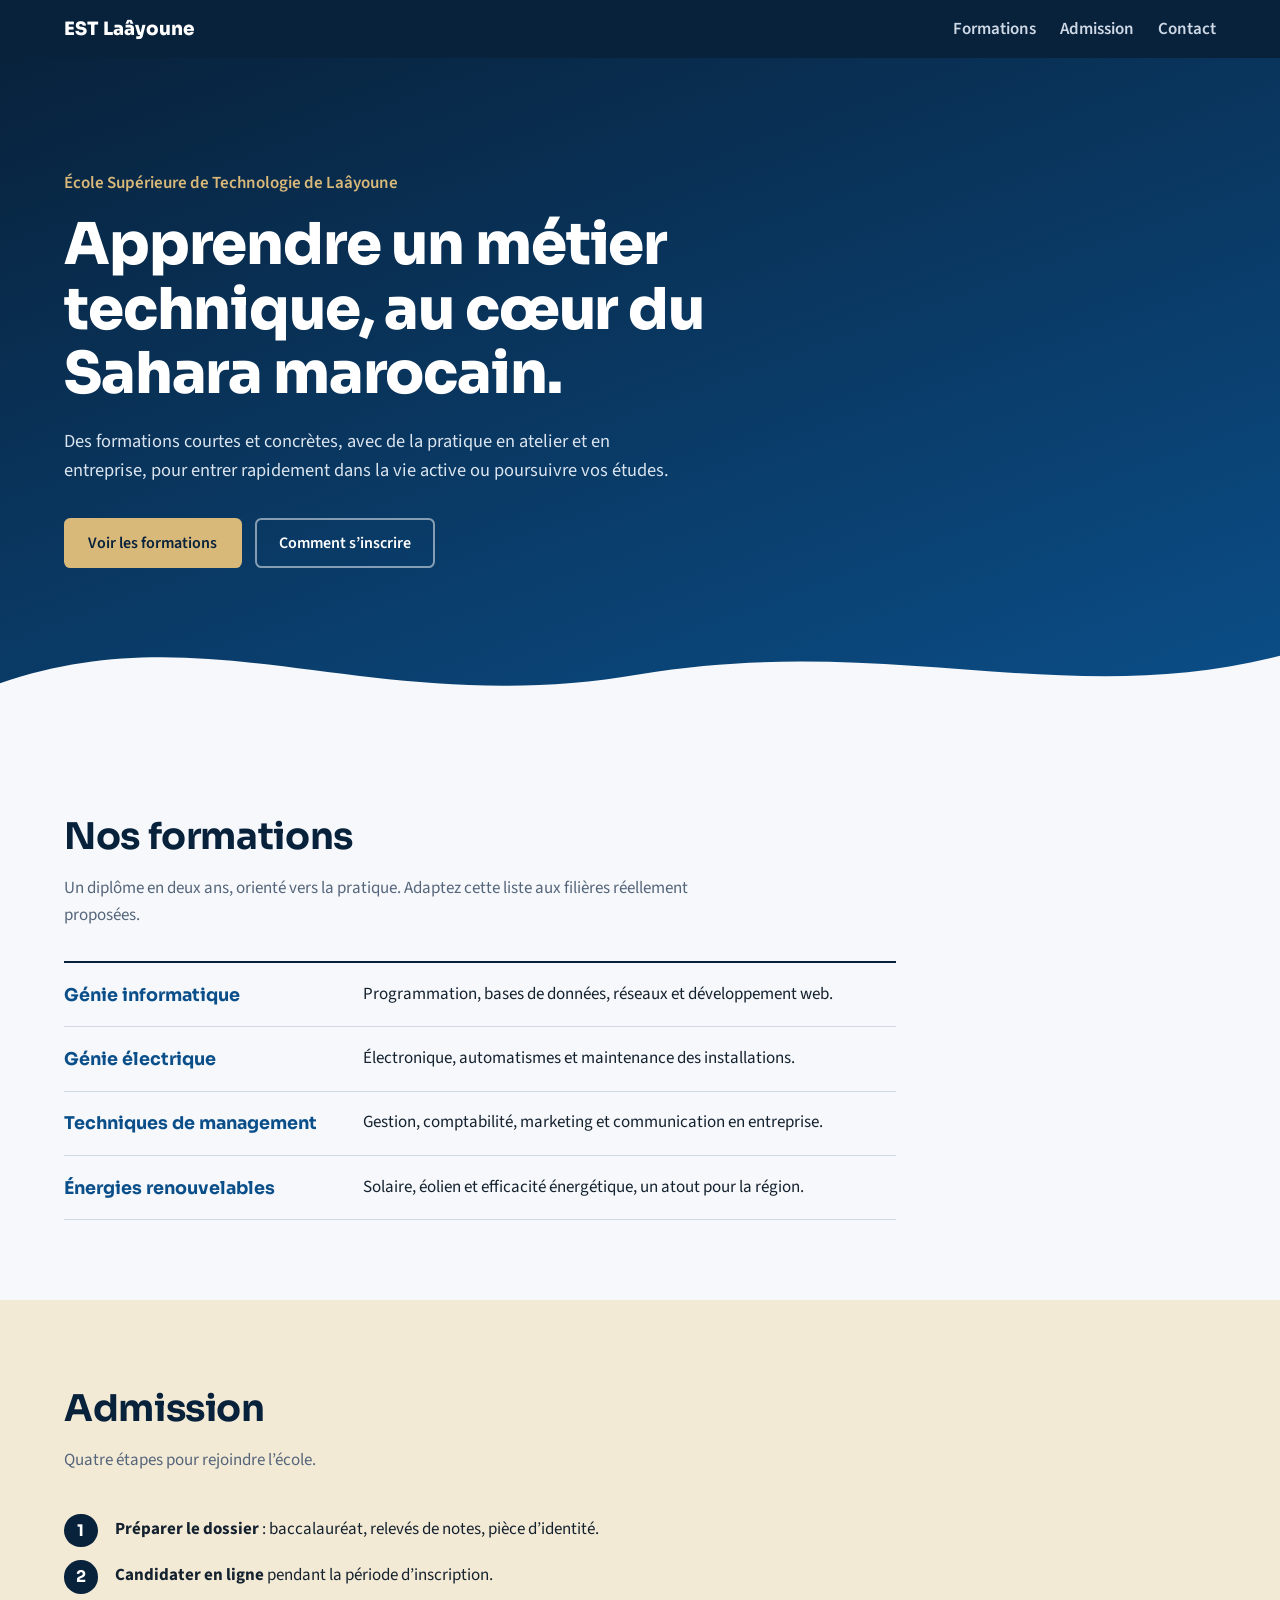
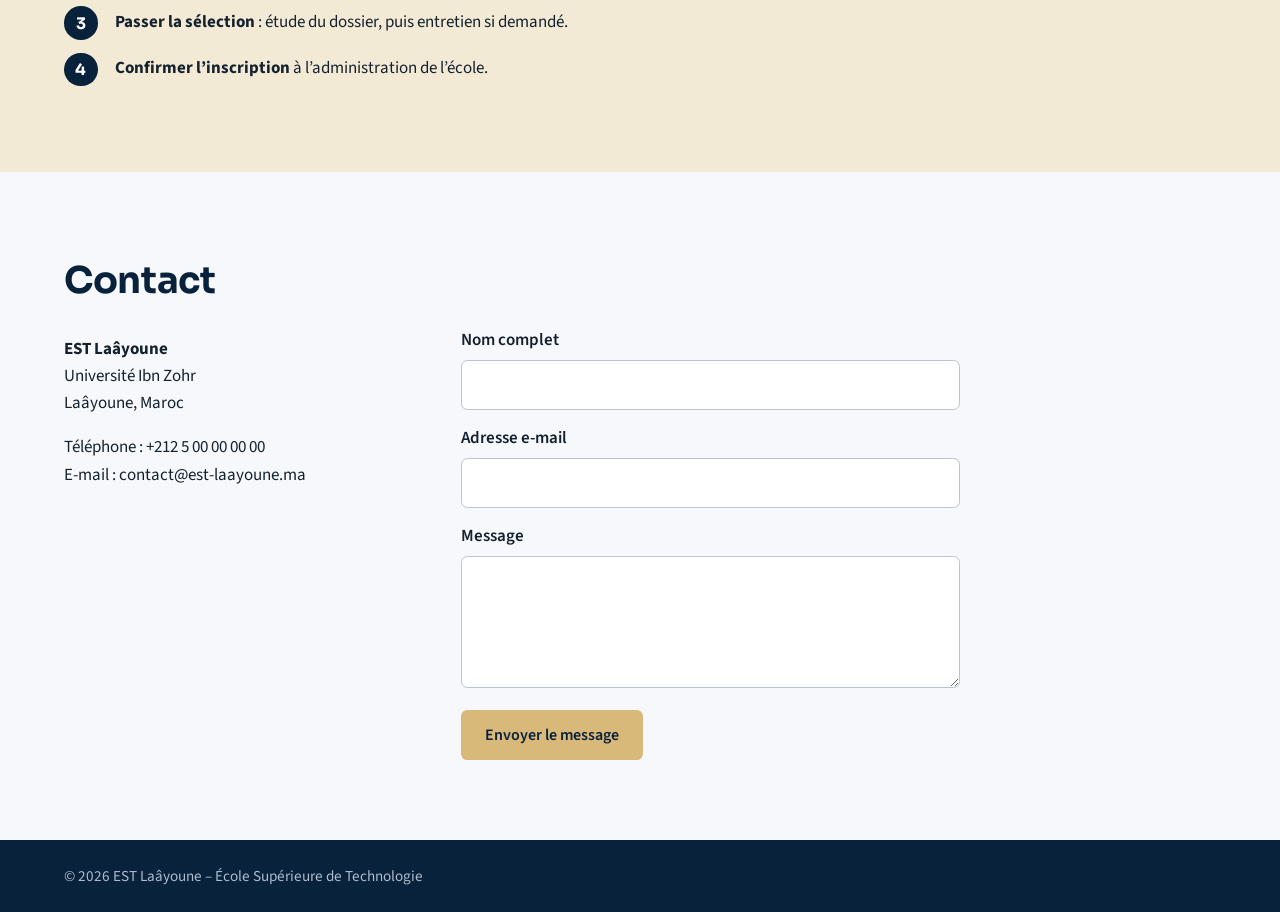
==== index.html @ e20a5319 "Création de la première version" ====
<!DOCTYPE html>
<html lang="fr">
<head>
  <meta charset="UTF-8">
  <meta name="viewport" content="width=device-width, initial-scale=1">
  <title>EST Laâyoune – École Supérieure de Technologie</title>
  <meta name="description" content="École Supérieure de Technologie de Laâyoune : formations technologiques, admission et contact.">
  <link rel="preconnect" href="https://fonts.googleapis.com">
  <link rel="preconnect" href="https://fonts.gstatic.com" crossorigin>
  <link href="https://fonts.googleapis.com/css2?family=Sora:wght@500;700;800&family=Source+Sans+3:wght@400;600&display=swap" rel="stylesheet">
  <link rel="stylesheet" href="styles.css">
</head>
<body>

  <header class="site-header">
    <a class="brand" href="#accueil">EST Laâyoune</a>
    <nav aria-label="Navigation principale">
      <a href="#formations">Formations</a>
      <a href="#admission">Admission</a>
      <a href="#contact">Contact</a>
    </nav>
  </header>

  <main>
    <section class="hero" id="accueil">
      <div class="hero-inner">
        <p class="hero-tag">École Supérieure de Technologie de Laâyoune</p>
        <h1>Apprendre un métier technique, au cœur du Sahara marocain.</h1>
        <p class="hero-text">Des formations courtes et concrètes, avec de la pratique en atelier et en entreprise, pour entrer rapidement dans la vie active ou poursuivre vos études.</p>
        <div class="hero-actions">
          <a class="btn btn-primary" href="#formations">Voir les formations</a>
          <a class="btn btn-ghost" href="#admission">Comment s’inscrire</a>
        </div>
      </div>
      <svg class="dune" viewBox="0 0 1440 140" preserveAspectRatio="none" aria-hidden="true">
        <path d="M0,90 C240,10 420,130 720,80 C1000,35 1200,120 1440,60 L1440,140 L0,140 Z"/>
      </svg>
    </section>

    <section class="section" id="formations">
      <h2>Nos formations</h2>
      <p class="lead">Un diplôme en deux ans, orienté vers la pratique. Adaptez cette liste aux filières réellement proposées.</p>
      <ul class="filieres">
        <li>
          <h3>Génie informatique</h3>
          <p>Programmation, bases de données, réseaux et développement web.</p>
        </li>
        <li>
          <h3>Génie électrique</h3>
          <p>Électronique, automatismes et maintenance des installations.</p>
        </li>
        <li>
          <h3>Techniques de management</h3>
          <p>Gestion, comptabilité, marketing et communication en entreprise.</p>
        </li>
        <li>
          <h3>Énergies renouvelables</h3>
          <p>Solaire, éolien et efficacité énergétique, un atout pour la région.</p>
        </li>
      </ul>
    </section>

    <section class="section section-alt" id="admission">
      <h2>Admission</h2>
      <p class="lead">Quatre étapes pour rejoindre l’école.</p>
      <ol class="steps">
        <li><strong>Préparer le dossier</strong> : baccalauréat, relevés de notes, pièce d’identité.</li>
        <li><strong>Candidater en ligne</strong> pendant la période d’inscription.</li>
        <li><strong>Passer la sélection</strong> : étude du dossier, puis entretien si demandé.</li>
        <li><strong>Confirmer l’inscription</strong> à l’administration de l’école.</li>
      </ol>
    </section>

    <section class="section" id="contact">
      <h2>Contact</h2>
      <div class="contact-grid">
        <address>
          <p><strong>EST Laâyoune</strong><br>Université Ibn Zohr<br>Laâyoune, Maroc</p>
          <p>Téléphone : +212 5 00 00 00 00<br>E-mail : contact@est-laayoune.ma</p>
        </address>
        <form class="contact-form" action="#" method="post">
          <label for="nom">Nom complet</label>
          <input id="nom" name="nom" type="text" required>
          <label for="email">Adresse e-mail</label>
          <input id="email" name="email" type="email" required>
          <label for="message">Message</label>
          <textarea id="message" name="message" rows="4" required></textarea>
          <button class="btn btn-primary" type="submit">Envoyer le message</button>
        </form>
      </div>
    </section>
  </main>

  <footer class="site-footer">
    <p>© 2026 EST Laâyoune – École Supérieure de Technologie</p>
  </footer>

</body>
</html>
---- styles.css ----
:root {
  --ocean-deep: #08223c;
  --ocean: #0b4f8a;
  --sand: #d9b97a;
  --sand-pale: #f3ead6;
  --ink: #14212e;
  --muted: #55657a;
  --bg: #f6f8fb;
  --white: #ffffff;
  --font-title: "Sora", "Segoe UI", sans-serif;
  --font-body: "Source Sans 3", "Segoe UI", Arial, sans-serif;
}

*, *::before, *::after { box-sizing: border-box; }

html { scroll-behavior: smooth; scroll-padding-top: 4.5rem; }

body {
  margin: 0;
  font-family: var(--font-body);
  font-size: 1.0625rem;
  line-height: 1.6;
  color: var(--ink);
  background: var(--bg);
}

a { color: var(--ocean); }

:focus-visible { outline: 3px solid var(--sand); outline-offset: 3px; }

/* En-tête */
.site-header {
  position: sticky;
  top: 0;
  z-index: 10;
  display: flex;
  flex-wrap: wrap;
  align-items: center;
  justify-content: space-between;
  gap: 0.5rem 1.5rem;
  padding: 0.9rem clamp(1rem, 5vw, 4rem);
  background: var(--ocean-deep);
}

.brand {
  font-family: var(--font-title);
  font-weight: 800;
  font-size: 1.15rem;
  color: var(--white);
  text-decoration: none;
}

.site-header nav { display: flex; gap: 1.5rem; }

.site-header nav a {
  color: #cfd9e6;
  text-decoration: none;
  font-weight: 600;
}

.site-header nav a:hover { color: var(--sand); }

/* Hero */
.hero {
  position: relative;
  background: linear-gradient(160deg, var(--ocean-deep) 0%, var(--ocean) 100%);
  color: var(--white);
  padding: clamp(3.5rem, 10vw, 7rem) clamp(1rem, 5vw, 4rem) clamp(7rem, 14vw, 10rem);
}

.hero-inner { max-width: 46rem; }

.hero-tag {
  margin: 0 0 1rem;
  color: var(--sand);
  font-weight: 600;
}

.hero h1 {
  margin: 0 0 1.25rem;
  font-family: var(--font-title);
  font-weight: 800;
  font-size: clamp(2rem, 5.5vw, 3.6rem);
  line-height: 1.12;
  letter-spacing: -0.02em;
}

.hero-text {
  max-width: 38rem;
  margin: 0 0 2rem;
  color: #dbe5f0;
  font-size: 1.15rem;
}

.hero-actions { display: flex; flex-wrap: wrap; gap: 0.8rem; }

.dune {
  position: absolute;
  left: 0;
  bottom: -1px;
  width: 100%;
  height: clamp(70px, 10vw, 140px);
  fill: var(--bg);
}

/* Boutons */
.btn {
  display: inline-block;
  padding: 0.75rem 1.4rem;
  border: 2px solid transparent;
  border-radius: 0.4rem;
  font: 600 1rem var(--font-body);
  text-decoration: none;
  cursor: pointer;
  transition: background-color 0.2s, color 0.2s;
}

.btn-primary { background: var(--sand); color: var(--ocean-deep); }
.btn-primary:hover { background: #e6cc96; }

.btn-ghost { border-color: rgba(255, 255, 255, 0.5); color: var(--white); }
.btn-ghost:hover { background: rgba(255, 255, 255, 0.12); }

/* Sections */
.section {
  padding: clamp(3rem, 7vw, 5rem) clamp(1rem, 5vw, 4rem);
}

.section-alt { background: var(--sand-pale); }

.section h2 {
  margin: 0 0 0.5rem;
  font-family: var(--font-title);
  font-size: clamp(1.6rem, 3.5vw, 2.3rem);
  color: var(--ocean-deep);
  letter-spacing: -0.01em;
}

.lead { max-width: 40rem; margin: 0 0 2rem; color: var(--muted); }

/* Formations : liste en lignes, pas de cartes */
.filieres {
  list-style: none;
  max-width: 52rem;
  margin: 0;
  padding: 0;
  border-top: 2px solid var(--ocean-deep);
}

.filieres li {
  display: grid;
  grid-template-columns: minmax(12rem, 1fr) 2fr;
  gap: 0.5rem 2rem;
  padding: 1.1rem 0;
  border-bottom: 1px solid #cfd8e3;
}

.filieres h3 {
  margin: 0;
  font-family: var(--font-title);
  font-size: 1.1rem;
  color: var(--ocean);
}

.filieres p { margin: 0; }

/* Admission : vraie séquence, donc numérotée */
.steps {
  max-width: 44rem;
  margin: 0;
  padding: 0;
  list-style: none;
  counter-reset: etape;
}

.steps li {
  position: relative;
  padding: 0.6rem 0 0.6rem 3.2rem;
  counter-increment: etape;
}

.steps li::before {
  content: counter(etape);
  position: absolute;
  left: 0;
  top: 0.45rem;
  display: grid;
  place-items: center;
  width: 2.1rem;
  height: 2.1rem;
  border-radius: 50%;
  background: var(--ocean-deep);
  color: var(--white);
  font: 700 1rem var(--font-title);
}

/* Contact */
.contact-grid {
  display: grid;
  grid-template-columns: 1fr 1.4fr;
  gap: 2.5rem;
  max-width: 56rem;
}

address { font-style: normal; }

.contact-form { display: grid; gap: 0.4rem; }

.contact-form label { font-weight: 600; margin-top: 0.5rem; }

.contact-form input,
.contact-form textarea {
  width: 100%;
  padding: 0.65rem 0.8rem;
  border: 1px solid #b8c4d3;
  border-radius: 0.4rem;
  font: inherit;
  background: var(--white);
}

.contact-form .btn { justify-self: start; margin-top: 1rem; }

/* Pied de page */
.site-footer {
  padding: 1.5rem clamp(1rem, 5vw, 4rem);
  background: var(--ocean-deep);
  color: #aebccd;
  font-size: 0.95rem;
}

.site-footer p { margin: 0; }

/* Mobile */
@media (max-width: 720px) {
  .filieres li { grid-template-columns: 1fr; }
  .contact-grid { grid-template-columns: 1fr; }
  .site-header nav { gap: 1rem; }
}

@media (prefers-reduced-motion: reduce) {
  html { scroll-behavior: auto; }
  .btn { transition: none; }
}
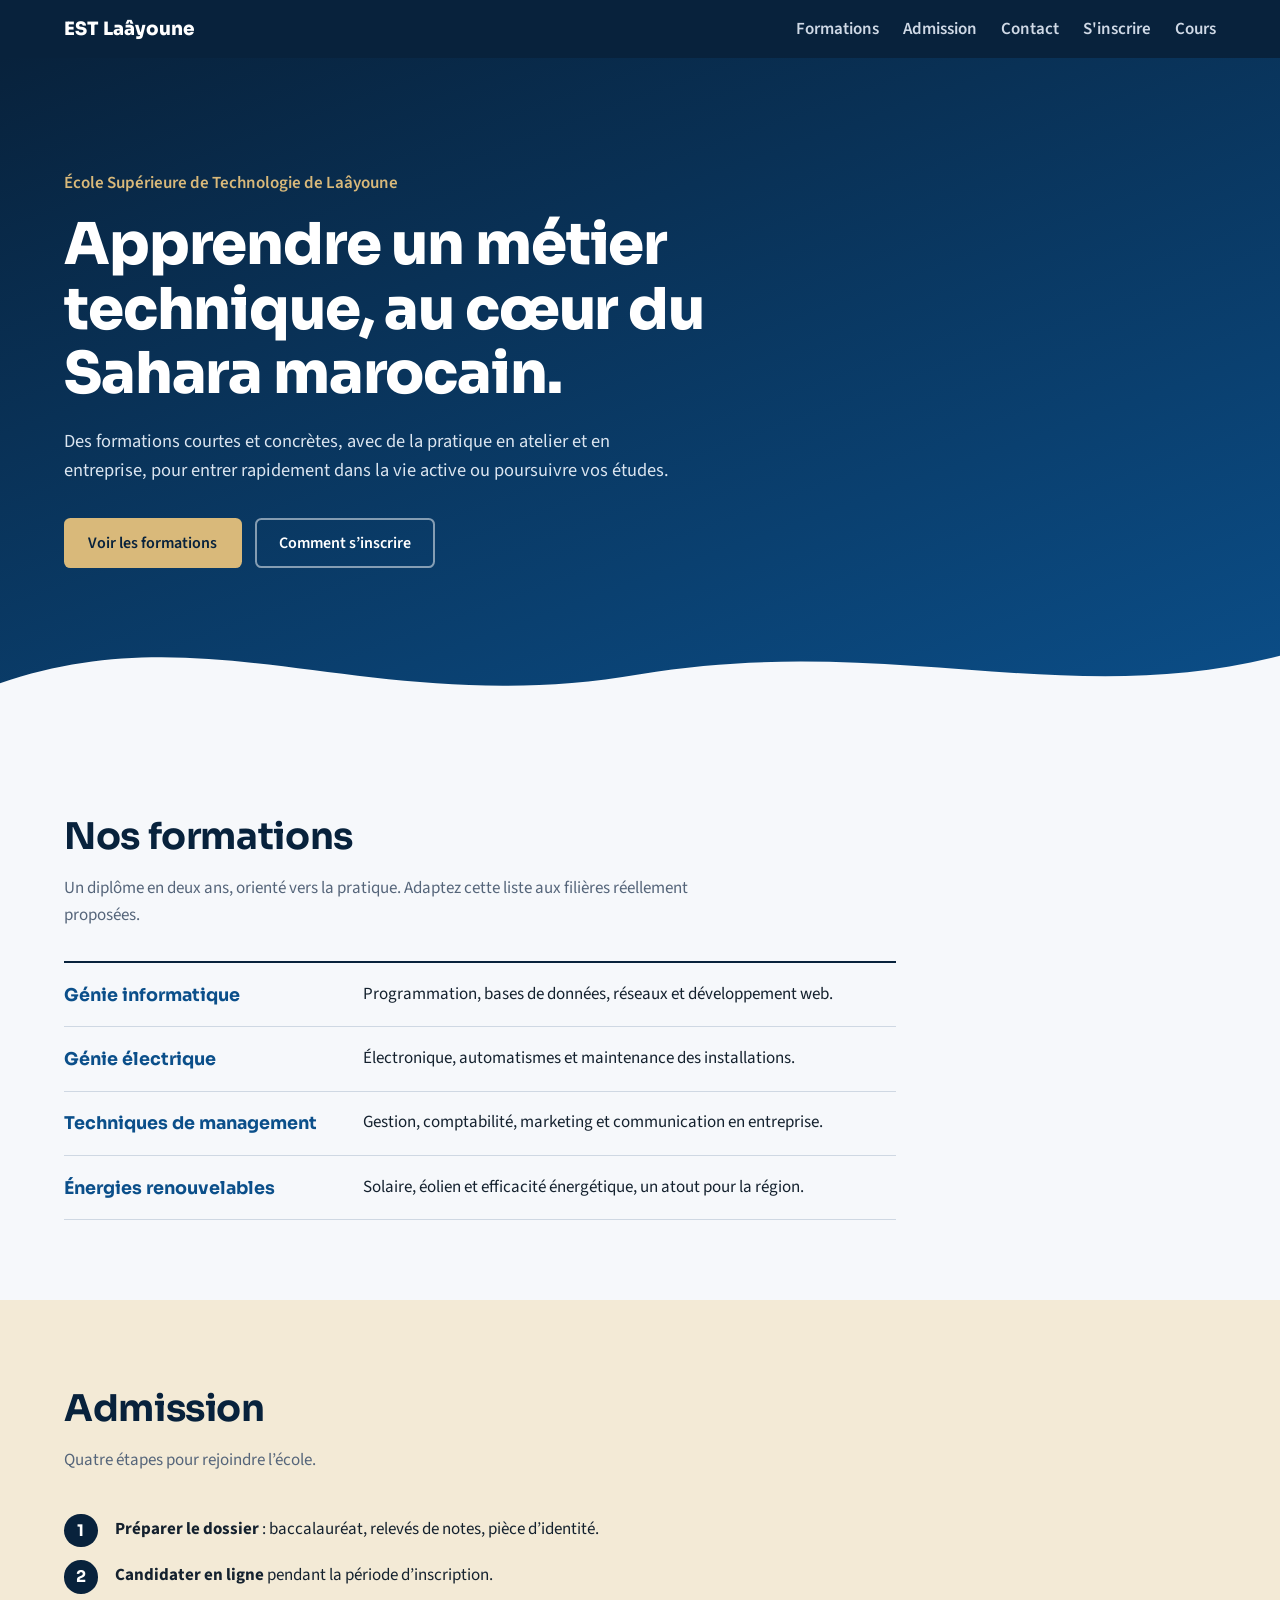
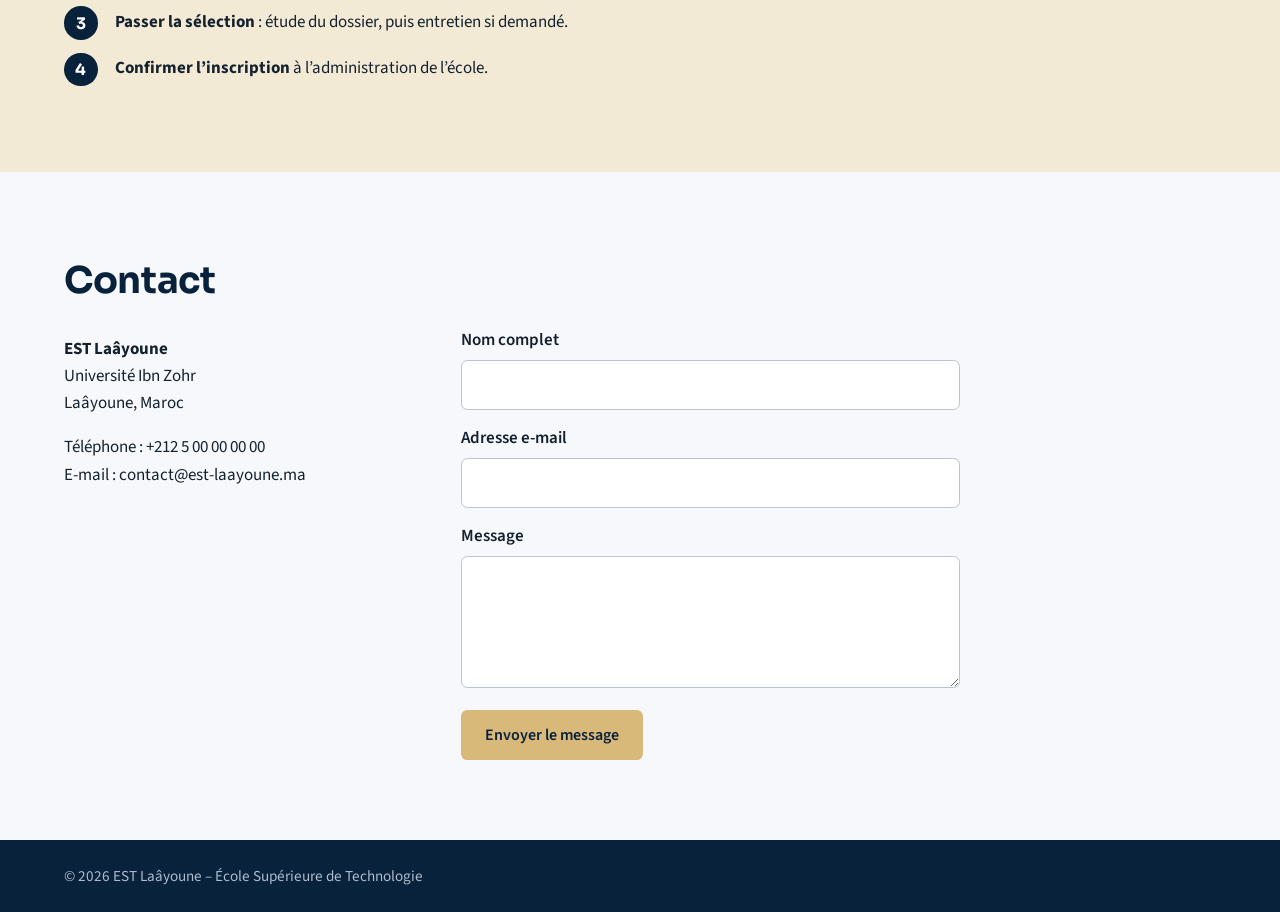
==== commit 37637a47: "ajout top bar" ====
--- a/index.html
+++ b/index.html
@@ -18,6 +18,8 @@
       <a href="#formations">Formations</a>
       <a href="#admission">Admission</a>
       <a href="#contact">Contact</a>
+      <a href="#contact">S'inscrire</a>
+      <a href="#contact">Cours</a>
     </nav>
   </header>
 
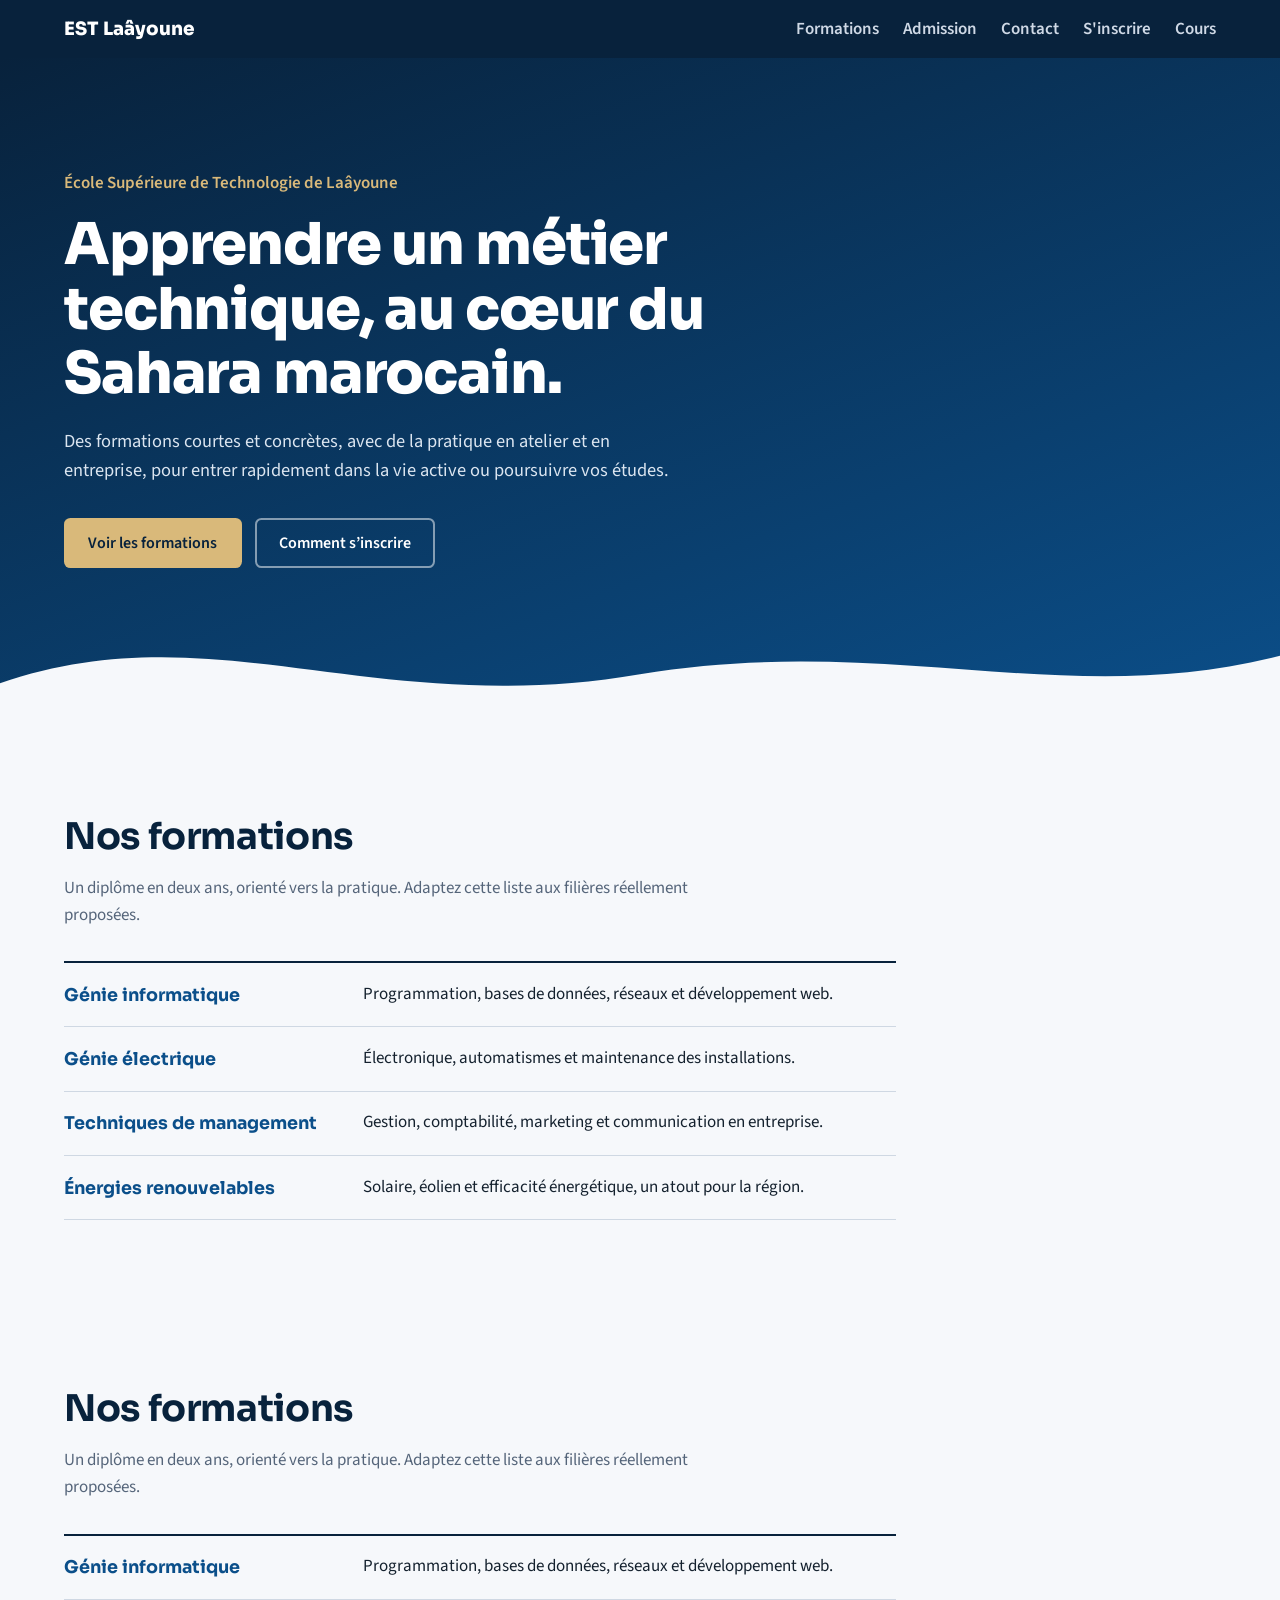
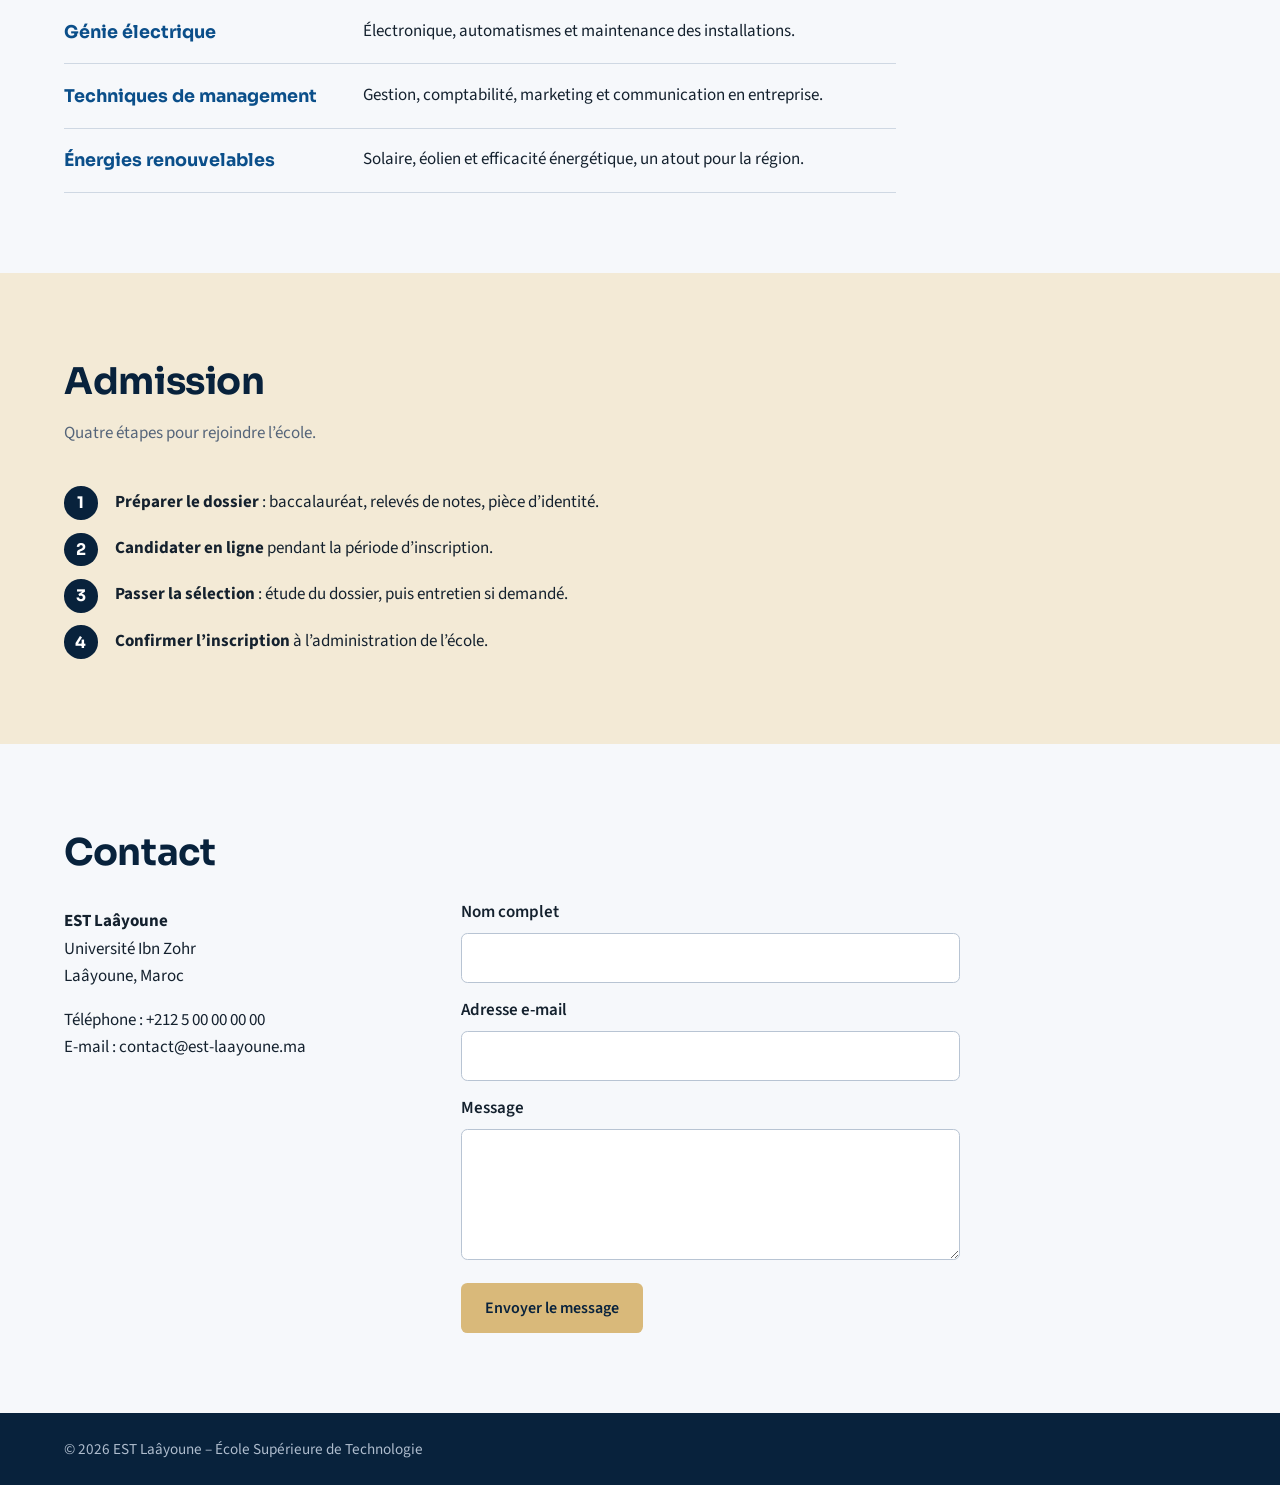
==== commit 85e8a9f9: "Ajout du menu de navigation" ====
--- a/index.html
+++ b/index.html
@@ -62,6 +62,29 @@
       </ul>
     </section>
 
+
+        <section class="section" id="formations">
+      <h2>Nos formations</h2>
+      <p class="lead">Un diplôme en deux ans, orienté vers la pratique. Adaptez cette liste aux filières réellement proposées.</p>
+      <ul class="filieres">
+        <li>
+          <h3>Génie informatique</h3>
+          <p>Programmation, bases de données, réseaux et développement web.</p>
+        </li>
+        <li>
+          <h3>Génie électrique</h3>
+          <p>Électronique, automatismes et maintenance des installations.</p>
+        </li>
+        <li>
+          <h3>Techniques de management</h3>
+          <p>Gestion, comptabilité, marketing et communication en entreprise.</p>
+        </li>
+        <li>
+          <h3>Énergies renouvelables</h3>
+          <p>Solaire, éolien et efficacité énergétique, un atout pour la région.</p>
+        </li>
+      </ul>
+    </section>
     <section class="section section-alt" id="admission">
       <h2>Admission</h2>
       <p class="lead">Quatre étapes pour rejoindre l’école.</p>
